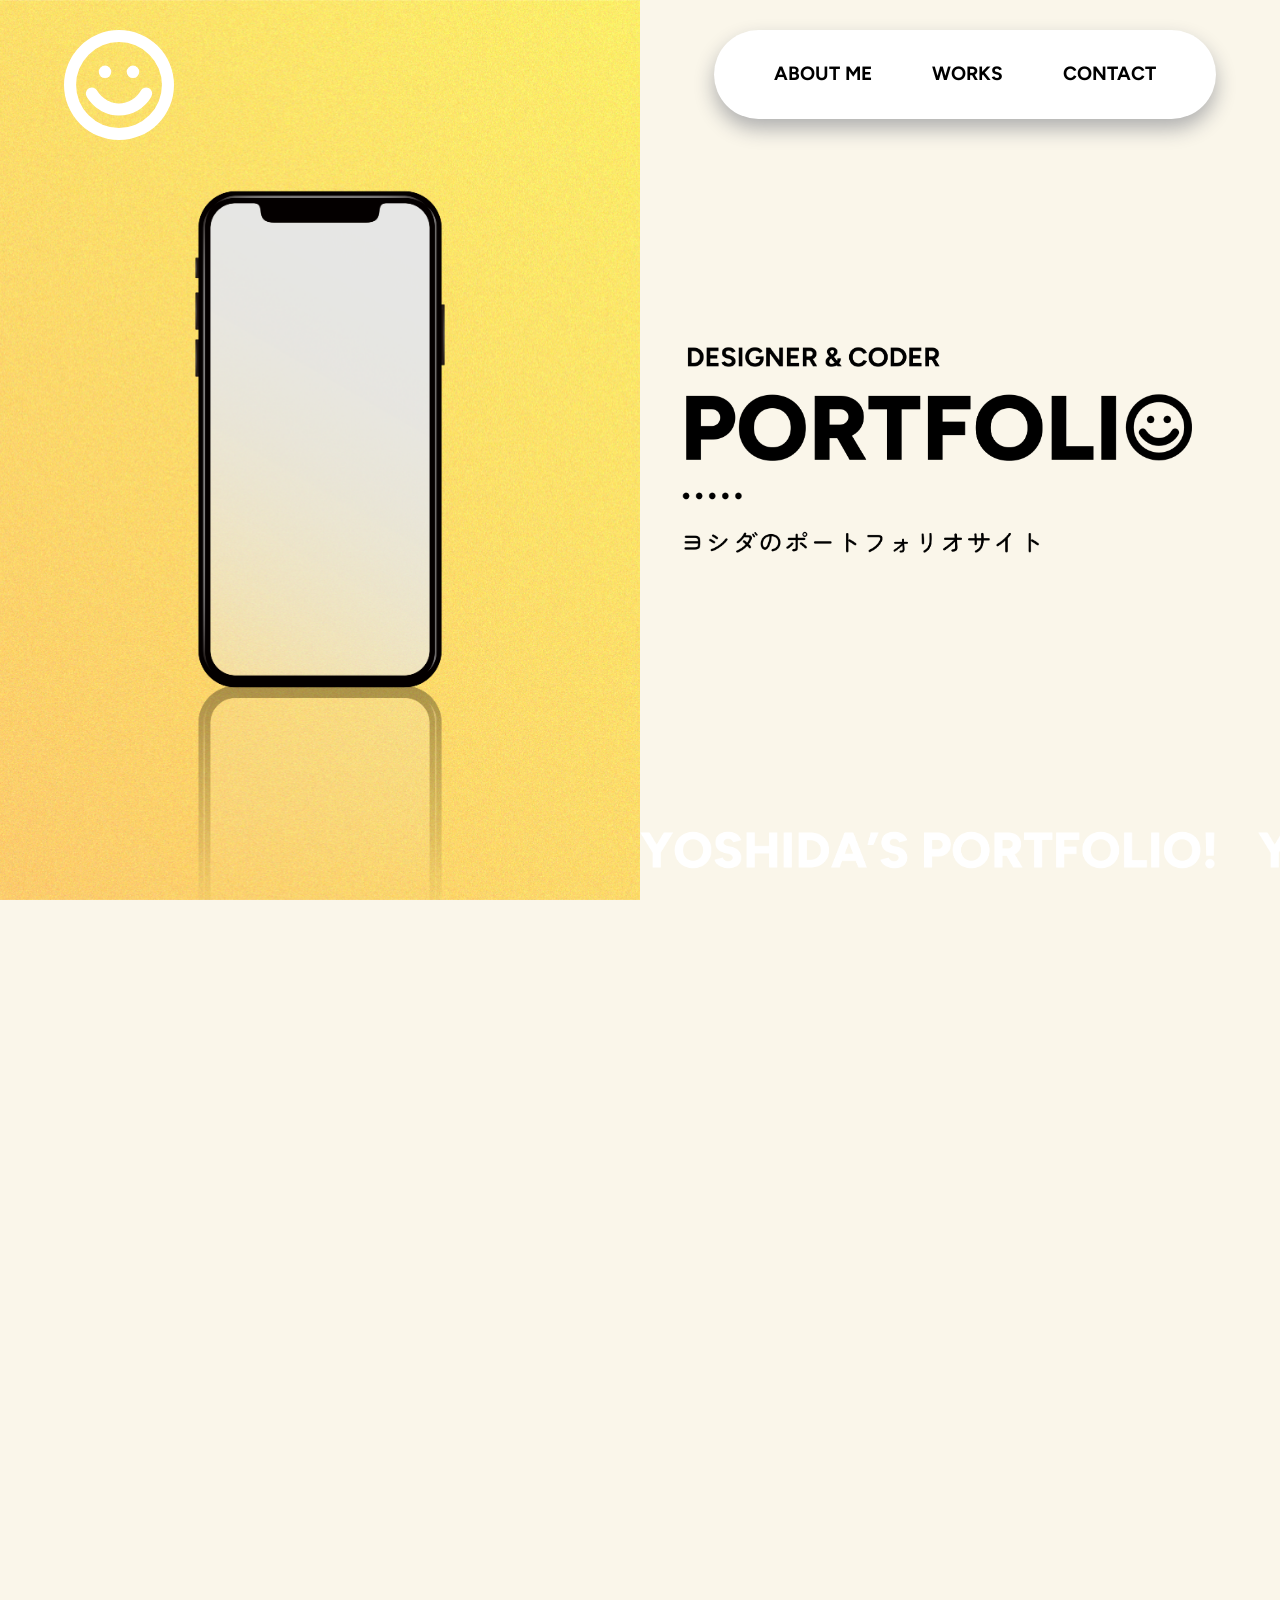
==== index.html @ 20fa38ea "Add files via upload" ====
<!DOCTYPE html>
<html lang="jp">

<head>
  <meta charset="UTF-8">
  <meta name="viewport" content="width=device-width, initial-scale=1.0">
  <title>Document</title>
  <link rel="stylesheet" href="css/sanitize.css">
  <link rel="stylesheet" href="css/style.css">
  <link rel="preconnect" href="https://fonts.googleapis.com">
  <link rel="preconnect" href="https://fonts.gstatic.com" crossorigin>
  <link
    href="https://fonts.googleapis.com/css2?family=Figtree:ital,wght@0,300..900;1,300..900&family=Noto+Sans+JP:wght@100..900&display=swap"
    rel="stylesheet">
  <link rel="preconnect" href="https://fonts.googleapis.com">
  <link rel="preconnect" href="https://fonts.gstatic.com" crossorigin>
  <link
    href="https://fonts.googleapis.com/css2?family=Figtree:ital,wght@0,300..900;1,300..900&family=Noto+Sans+JP:wght@100..900&display=swap"
    rel="stylesheet">
  <link rel="preconnect" href="https://fonts.googleapis.com">
  <link rel="preconnect" href="https://fonts.gstatic.com" crossorigin>
  <link
    href="https://fonts.googleapis.com/css2?family=Figtree:wght@700;800&family=Zen+Maru+Gothic:wght@500&display=swap"
    rel="stylesheet">
</head>

<body>
  <header>
    <div class="header_left">
      <a href="#">
        <img src="images/logo.svg" alt="">
      </a>
    </div>

    <div class="header_right">
      <button class="hamburger" aria-label="メニューを開く">
        <span></span>
        <span></span>
        <span></span>
      </button>

      <div class="menu_wrap">
        <div class="item">
          <a href="#about">ABOUT ME</a>
        </div>
        <div class="item">
          <a href="#bottom">WORKS</a>
        </div>
        <div class="item contact">
          <a href="#form">CONTACT</a>
        </div>
      </div>
    </div>
  </header>
  <div class="top">
    <div class="left">
      <img src="images/top.png" alt="">
    </div>

    <div class="right" id="heroRight">

      <div class="hero-area">
        <div class="tab-frame">
          <img src="images/frame.png" alt="">
        </div>

        <div class="sp-frame">
          <img src="images/frame.png" alt="">
        </div>

        <div class="main">
          <img src="images/main.png" alt="">
        </div>

        <div class="slide">
          <div class="track">
            <img src="images/YOSHIDA’S PORTFOLIO!.png" alt="">
            <img src="images/YOSHIDA’S PORTFOLIO!.png" alt="">
          </div>
        </div>
        <div class="slide tab_slide">
          <div class="track">
            <img src="images/YOSHIDA’S PORTFOLIO!.png" alt="">
            <img src="images/YOSHIDA’S PORTFOLIO!.png" alt="">
          </div>
        </div>
      </div>

      <div class="right-content">
        <section id="about">
          <div class="wrap about">
            <div class="about_wrap">

              <h2><span>ABOUT ME</span><br>私について</h2>
              <div class="img">
                <img src="images/about.png" alt="">
              </div>
              <div class="txt">
                <p>Webデザイナー兼コーダー。<br class="pc">
                  ユーザーにとって分かりやすく、使いやすいデザインと、<br class="pc">
                  再現性の高いフロントエンド実装を強みとしています。</p>
                <p>コンセプト設計から実装まで一貫して対応し、<br class="pc">
                  デザインとコードのズレがないサイト制作を心がけています。</p>
              </div>
              <div class="txt">
                <h3>可能なスキル</h3>
                <ul>
                  <li>HTML / CSS / JavaScriptを用いたWebサイトの構築</li>
                  <li>WordPressを用いたサイト構築（既存テーマのカスタマイズ対応）</li>
                  <li>Webサイトデザイン（UI/UXを意識した設計）/バナーデザイン/チラシ・ポスターデザイン/Instagram画像デザイン</li>
                </ul>
              </div>
            </div>
          </div>
        </section>
      </div>

    </div>


  </div>

  <section class="bottom" id="bottom">
    <!-- 下のコンテンツ -->
    <div class="wrap work">
      <h2><span>WORKS</span><br>製作実績</h2>
      <div class="work_wrap">
        <div class="item">
          <div class="img">
            <img src="images/work/work01.webp" alt="">
          </div>
          <div class="txt">
            <h3>株式会社アライン 様</h3>
            <p>イベント・ライブ・コンサートの運営を行う株式会社アライン様のウェブサイトです。</p>
          </div>
          <a href="#" class="more-btn js-modal-open" data-modal="work01">
            <span class="more-btn__circle">
              <span class="more-btn__arrow"></span>
            </span>
            <span class="more-btn__text">詳しくはこちら</span>
          </a>
        </div>
        <div class="item">
          <div class="img">
            <img src="images/work/work02.webp" alt="">
          </div>
          <div class="txt">
            <h3>架空の美容室サイト</h3>
            <p>架空の美容室のサイトデザイン・コーディングを行いました。</p>
          </div>
          <a href="#" class="more-btn js-modal-open" data-modal="work02">
            <span class="more-btn__circle">
              <span class="more-btn__arrow"></span>
            </span>
            <span class="more-btn__text">詳しくはこちら</span>
          </a>
        </div>
        <div class="item">
          <div class="img insta">
            <img src="images/work/work03.webp" alt="">
          </div>
          <div class="txt">
            <h3>架空の新商品ドーナツ広告用デザイン</h3>
            <p>Instagram用に作成した架空の新商品ドーナツの販促用デザインです。</p>
          </div>
          <a href="#" class="more-btn js-modal-open" data-modal="work03">
            <span class="more-btn__circle">
              <span class="more-btn__arrow"></span>
            </span>
            <span class="more-btn__text">詳しくはこちら</span>
          </a>
        </div>
        <div class="item">
          <div class="img insta">
            <img src="images/work/work04.webp" alt="">
          </div>
          <div class="txt">
            <h3>架空のインテリアデザインスタジオロゴ</h3>
            <p>架空のインテリアデザインスタジオのロゴ作成を行いました。</p>
          </div>
          <a href="#" class="more-btn js-modal-open" data-modal="work04">
            <span class="more-btn__circle">
              <span class="more-btn__arrow"></span>
            </span>
            <span class="more-btn__text">詳しくはこちら</span>
          </a>
        </div>
        <div class="item">
          <div class="img insta">
            <img src="images/work/work05.webp" alt="">
          </div>
          <div class="txt">
            <h3>架空の展示会ポスターデザイン</h3>
            <p>
              架空の展示会ポスターデザイン作成を行いました。</p>
          </div>
          <a href="#" class="more-btn js-modal-open" data-modal="work05">
            <span class="more-btn__circle">
              <span class="more-btn__arrow"></span>
            </span>
            <span class="more-btn__text">詳しくはこちら</span>
          </a>
        </div>
      </div>
      <!-- <div class="button">
        <a href="#" class="more-btn">
          <span class="more-btn__circle">
            <span class="more-btn__arrow"></span>
          </span>
          <span class="more-btn__text">READ MORE</span>
        </a>
      </div> -->

    </div>
  </section>
  <div class="modal js-modal" data-modal="work01">
    <div class="modal__bg js-modal-close"></div>

    <div class="modal__content">
      <button class="modal__close js-modal-close" type="button" aria-label="閉じる">×</button>

      <div class="modal__img">
        <img src="images/work/work01.webp" alt="">
      </div>

      <div class="modal__txt">
        <h3>株式会社アライン 様</h3>
        <p>
          イベント・ライブ・コンサートの運営を行う株式会社アライン様のウェブサイトです。<br>
          サイトデザイン作成・サイトコーディングを行いました。<br>
          スタッフの活力と明るさをデザインで表現しました。
        </p>

        <dl>
          <dt>担当範囲</dt>
          <dd>デザイン / コーディング</dd>

          <dt>使用ツール</dt>
          <dd>Photoshop / Illustrator / Adobe XD / VS Code</dd>

        </dl>
        <a href="jirei/index.html" target="_blank" class="more-btn">
          <span class="more-btn__circle">
            <span class="more-btn__arrow"></span>
          </span>
          <span class="more-btn__text">サイトはこちら</span>
        </a>
      </div>
    </div>
  </div>

  <div class="modal js-modal" data-modal="work02">
    <div class="modal__bg js-modal-close"></div>

    <div class="modal__content">
      <button class="modal__close js-modal-close" type="button" aria-label="閉じる">×</button>

      <div class="modal__img">
        <img src="images/work/work02.webp" alt="">
      </div>

      <div class="modal__txt">
        <h3>架空の美容室サイト</h3>
        <p>
          架空の美容室のサイトデザイン・コーディングを行いました。<br>女性らしい柔らかなデザインと垢抜けた印象を表現しています。
        </p>

        <dl>
          <dt>担当範囲</dt>
          <dd>Webデザイン / バナー制作</dd>

          <dt>使用ツール</dt>
          <dd>Photoshop / Illustrator / Adobe XD / VS Code</dd>

        </dl>
        <a href="jirei02/index.html" target="_blank" class="more-btn">
          <span class="more-btn__circle">
            <span class="more-btn__arrow"></span>
          </span>
          <span class="more-btn__text">サイトはこちら</span>
        </a>
      </div>
    </div>
  </div>



  <div class="modal js-modal" data-modal="work03">
    <div class="modal__bg js-modal-close"></div>

    <div class="modal__content">
      <button class="modal__close js-modal-close" type="button" aria-label="閉じる">×</button>

      <div class="modal__img insta">
        <img src="images/work/work03.webp" alt="">
      </div>

      <div class="modal__txt">
        <h3>架空の新商品ドーナツ広告用デザイン</h3>
        <p>
          Instagram用に作成した架空の新商品ドーナツの販促用デザインです。<br>
          春らしさといちごのかわいらしさをデザインで表現しました。
        </p>

        <dl>
          <dt>担当範囲</dt>
          <dd>Instagram用画像デザイン</dd>

          <dt>使用ツール</dt>
          <dd>Photoshop / Illustrator</dd>

        </dl>
        <!-- <a href="#" class="more-btn js-modal-open" data-modal="work02">
          <span class="more-btn__circle">
            <span class="more-btn__arrow"></span>
          </span>
          <span class="more-btn__text">サイトはこちら</span>
        </a> -->
      </div>
    </div>
  </div>
  <div class="modal js-modal" data-modal="work04">
    <div class="modal__bg js-modal-close"></div>

    <div class="modal__content">
      <button class="modal__close js-modal-close" type="button" aria-label="閉じる">×</button>

      <div class="modal__img insta">
        <img src="images/work/work04.webp" alt="">
      </div>

      <div class="modal__txt">
        <h3>架空のインテリアデザインスタジオロゴ</h3>
        <p>
          架空のインテリアデザインスタジオのロゴ作成を行いました。<br>
          植物モチーフをアルファベットに取り入れたデザインとなっています。
        </p>

        <dl>
          <dt>担当範囲</dt>
          <dd>ロゴデザイン</dd>

          <dt>使用ツール</dt>
          <dd>Illustrator</dd>

        </dl>
        <!-- <a href="#" class="more-btn js-modal-open" data-modal="work02">
          <span class="more-btn__circle">
            <span class="more-btn__arrow"></span>
          </span>
          <span class="more-btn__text">サイトはこちら</span>
        </a> -->
      </div>
    </div>
  </div>
  <div class="modal js-modal" data-modal="work05">
    <div class="modal__bg js-modal-close"></div>

    <div class="modal__content">
      <button class="modal__close js-modal-close" type="button" aria-label="閉じる">×</button>

      <div class="modal__img insta">
        <img src="images/work/work05.webp" alt="">
      </div>

      <div class="modal__txt">
        <h3>架空の展示会ポスターデザイン</h3>
        <p>
          架空の展示会ポスターデザイン作成を行いました。<br>
          作品のシックな雰囲気にあったデザインにしています。
        </p>

        <dl>
          <dt>担当範囲</dt>
          <dd>ポスターデザイン</dd>

          <dt>使用ツール</dt>
          <dd>Illustrator</dd>

        </dl>
        <!-- <a href="#" class="more-btn js-modal-open" data-modal="work02">
          <span class="more-btn__circle">
            <span class="more-btn__arrow"></span>
          </span>
          <span class="more-btn__text">サイトはこちら</span>
        </a> -->
      </div>
    </div>
  </div>
  <section class="form" id="form">
    <div class="wrap work">
      <h2><span>CONTACT</span><br>お問い合わせ</h2>

      <form class="contact-form" action="#" method="post">
        <div class="form-item">
          <label for="name">お名前<span>必須</span></label>
          <input type="text" id="name" name="name" placeholder="山田 太郎" required>
        </div>

        <div class="form-item">
          <label for="email">メールアドレス<span>必須</span></label>
          <input type="email" id="email" name="email" placeholder="example@mail.com" required>
        </div>

        <div class="form-item">
          <label for="tel">電話番号</label>
          <input type="tel" id="tel" name="tel" placeholder="090-1234-5678">
        </div>

        <div class="form-item">
          <label for="category">お問い合わせ種別<span>必須</span></label>
          <select id="category" name="category" required>
            <option value="">選択してください</option>
            <option value="design">Webデザインについて</option>
            <option value="coding">コーディングについて</option>
            <option value="wordpress">WordPress構築について</option>
            <option value="other">その他</option>
          </select>
        </div>

        <div class="form-item">
          <label for="message">お問い合わせ内容<span>必須</span></label>
          <textarea id="message" name="message" placeholder="お問い合わせ内容をご入力ください" required></textarea>
        </div>

        <div class="form-check">
          <input type="checkbox" id="privacy" name="privacy" required>
          <label for="privacy">プライバシーポリシーに同意する</label>
        </div>

        <div class="form-submit">
          <button type="submit">SEND</button>
        </div>
      </form>
    </div>
  </section>
  <section class="copyright">
    <p>Copyright © 2026 All Rights Reserved.</p>

  </section>

  <script>
    (() => {
      const bottomSection = document.getElementById('bottom');

      if (!bottomSection) return;

      const isPc = () => window.matchMedia('(min-width: 1025px)').matches;

      const bottomObserver = new IntersectionObserver(
        (entries) => {
          entries.forEach((entry) => {
            if (isPc()) {
              if (entry.isIntersecting) {
                bottomSection.classList.add('active');

                // 一度表示されたら監視をやめる
                bottomObserver.unobserve(bottomSection);
              }
            } else {
              bottomSection.classList.add('active');
            }
          });
        },
        {
          root: null,
          threshold: 0,
          rootMargin: '0px 0px -10% 0px',
        }
      );

      bottomObserver.observe(bottomSection);

      window.addEventListener('resize', () => {
        if (!isPc()) {
          bottomSection.classList.add('active');
          bottomObserver.unobserve(bottomSection);
        }
      });
    })();
  </script>
  <script src="js/frame.js"></script>
  <script src="js/menu.js"></script>
  <script src="js/modal.js"></script>
</body>

</html>
---- css/sanitize.css ----
/* Document
 * ========================================================================== */

/**
 * Add border box sizing in all browsers (opinionated).
 */

*,
::before,
::after {
  box-sizing: border-box;
}

/**
 * 1. Add text decoration inheritance in all browsers (opinionated).
 * 2. Add vertical alignment inheritance in all browsers (opinionated).
 */

::before,
::after {
  text-decoration: inherit; /* 1 */
  vertical-align: inherit; /* 2 */
}

/**
 * 1. Use the default cursor in all browsers (opinionated).
 * 2. Change the line height in all browsers (opinionated).
 * 3. Use a 4-space tab width in all browsers (opinionated).
 * 4. Remove the grey highlight on links in iOS (opinionated).
 * 5. Prevent adjustments of font size after orientation changes in
 *    IE on Windows Phone and in iOS.
 * 6. Breaks words to prevent overflow in all browsers (opinionated).
 */

html {
  cursor: default; /* 1 */
  line-height: 1.5; /* 2 */
  -moz-tab-size: 4; /* 3 */
  tab-size: 4; /* 3 */
  -webkit-tap-highlight-color: transparent /* 4 */;
  -ms-text-size-adjust: 100%; /* 5 */
  -webkit-text-size-adjust: 100%; /* 5 */
  word-break: break-word; /* 6 */
}

/* Sections
 * ========================================================================== */

/**
 * Remove the margin in all browsers (opinionated).
 */

body {
  margin: 0;
}

/**
 * Correct the font size and margin on `h1` elements within `section` and
 * `article` contexts in Chrome, Edge, Firefox, and Safari.
 */

h1 {
  font-size: 2em;
  margin: 0.67em 0;
}

/* Grouping content
 * ========================================================================== */

/**
 * Remove the margin on nested lists in Chrome, Edge, IE, and Safari.
 */

dl dl,
dl ol,
dl ul,
ol dl,
ul dl {
  margin: 0;
}

/**
 * Remove the margin on nested lists in Edge 18- and IE.
 */

ol ol,
ol ul,
ul ol,
ul ul {
  margin: 0;
}

/**
 * 1. Add the correct sizing in Firefox.
 * 2. Show the overflow in Edge 18- and IE.
 */

hr {
  height: 0; /* 1 */
  overflow: visible; /* 2 */
}

/**
 * Add the correct display in IE.
 */

main {
  display: block;
}

/**
 * Remove the list style on navigation lists in all browsers (opinionated).
 */

nav ol,
nav ul {
  list-style: none;
  padding: 0;
}

/**
 * 1. Correct the inheritance and scaling of font size in all browsers.
 * 2. Correct the odd `em` font sizing in all browsers.
 */

pre {
  font-family: monospace, monospace; /* 1 */
  font-size: 1em; /* 2 */
}

/* Text-level semantics
 * ========================================================================== */

/**
 * Remove the gray background on active links in IE 10.
 */

a {
  background-color: transparent;
}

/**
 * Add the correct text decoration in Edge 18-, IE, and Safari.
 */

abbr[title] {
  text-decoration: underline;
  text-decoration: underline dotted;
}

/**
 * Add the correct font weight in Chrome, Edge, and Safari.
 */

b,
strong {
  font-weight: bolder;
}

/**
 * 1. Correct the inheritance and scaling of font size in all browsers.
 * 2. Correct the odd `em` font sizing in all browsers.
 */

code,
kbd,
samp {
  font-family: monospace, monospace; /* 1 */
  font-size: 1em; /* 2 */
}

/**
 * Add the correct font size in all browsers.
 */

small {
  font-size: 80%;
}

/* Embedded content
 * ========================================================================== */

/*
 * Change the alignment on media elements in all browsers (opinionated).
 */

audio,
canvas,
iframe,
img,
svg,
video {
  vertical-align: middle;
}

/**
 * Add the correct display in IE 9-.
 */

audio,
video {
  display: inline-block;
}

/**
 * Add the correct display in iOS 4-7.
 */

audio:not([controls]) {
  display: none;
  height: 0;
}

/**
 * Remove the border on iframes in all browsers (opinionated).
 */

iframe {
  border-style: none;
}

/**
 * Remove the border on images within links in IE 10-.
 */

img {
  border-style: none;
}

/**
 * Change the fill color to match the text color in all browsers (opinionated).
 */

svg:not([fill]) {
  fill: currentColor;
}

/**
 * Hide the overflow in IE.
 */

svg:not(:root) {
  overflow: hidden;
}

/* Tabular data
 * ========================================================================== */

/**
 * Collapse border spacing in all browsers (opinionated).
 */

table {
  border-collapse: collapse;
}

/* Forms
 * ========================================================================== */

/**
 * Remove the margin on controls in Safari.
 */

button,
input,
select {
  margin: 0;
}

/**
 * 1. Show the overflow in IE.
 * 2. Remove the inheritance of text transform in Edge 18-, Firefox, and IE.
 */

button {
  overflow: visible; /* 1 */
  text-transform: none; /* 2 */
}

/**
 * Correct the inability to style buttons in iOS and Safari.
 */

button,
[type="button"],
[type="reset"],
[type="submit"] {
  -webkit-appearance: button;
}

/**
 * 1. Change the inconsistent appearance in all browsers (opinionated).
 * 2. Correct the padding in Firefox.
 */

fieldset {
  border: 1px solid #a0a0a0; /* 1 */
  padding: 0.35em 0.75em 0.625em; /* 2 */
}

/**
 * Show the overflow in Edge 18- and IE.
 */

input {
  overflow: visible;
}

/**
 * 1. Correct the text wrapping in Edge 18- and IE.
 * 2. Correct the color inheritance from `fieldset` elements in IE.
 */

legend {
  color: inherit; /* 2 */
  display: table; /* 1 */
  max-width: 100%; /* 1 */
  white-space: normal; /* 1 */
}

/**
 * 1. Add the correct display in Edge 18- and IE.
 * 2. Add the correct vertical alignment in Chrome, Edge, and Firefox.
 */

progress {
  display: inline-block; /* 1 */
  vertical-align: baseline; /* 2 */
}

/**
 * Remove the inheritance of text transform in Firefox.
 */

select {
  text-transform: none;
}

/**
 * 1. Remove the margin in Firefox and Safari.
 * 2. Remove the default vertical scrollbar in IE.
 * 3. Change the resize direction in all browsers (opinionated).
 */

textarea {
  margin: 0; /* 1 */
  overflow: auto; /* 2 */
  resize: vertical; /* 3 */
}

/**
 * Remove the padding in IE 10-.
 */

[type="checkbox"],
[type="radio"] {
  padding: 0;
}

/**
 * 1. Correct the odd appearance in Chrome, Edge, and Safari.
 * 2. Correct the outline style in Safari.
 */

[type="search"] {
  -webkit-appearance: textfield; /* 1 */
  outline-offset: -2px; /* 2 */
}

/**
 * Correct the cursor style of increment and decrement buttons in Safari.
 */

::-webkit-inner-spin-button,
::-webkit-outer-spin-button {
  height: auto;
}

/**
 * Correct the text style of placeholders in Chrome, Edge, and Safari.
 */

::-webkit-input-placeholder {
  color: inherit;
  opacity: 0.54;
}

/**
 * Remove the inner padding in Chrome, Edge, and Safari on macOS.
 */

::-webkit-search-decoration {
  -webkit-appearance: none;
}

/**
 * 1. Correct the inability to style upload buttons in iOS and Safari.
 * 2. Change font properties to `inherit` in Safari.
 */

::-webkit-file-upload-button {
  -webkit-appearance: button; /* 1 */
  font: inherit; /* 2 */
}

/**
 * Remove the inner border and padding of focus outlines in Firefox.
 */

::-moz-focus-inner {
  border-style: none;
  padding: 0;
}

/**
 * Restore the focus outline styles unset by the previous rule in Firefox.
 */

:-moz-focusring {
  outline: 1px dotted ButtonText;
}

/**
 * Remove the additional :invalid styles in Firefox.
 */

:-moz-ui-invalid {
  box-shadow: none;
}

/* Interactive
 * ========================================================================== */

/*
 * Add the correct display in Edge 18- and IE.
 */

details {
  display: block;
}

/*
 * Add the correct styles in Edge 18-, IE, and Safari.
 */

dialog {
  background-color: white;
  border: solid;
  color: black;
  display: block;
  height: -moz-fit-content;
  height: -webkit-fit-content;
  height: fit-content;
  left: 0;
  margin: auto;
  padding: 1em;
  position: absolute;
  right: 0;
  width: -moz-fit-content;
  width: -webkit-fit-content;
  width: fit-content;
}

dialog:not([open]) {
  display: none;
}

/*
 * Add the correct display in all browsers.
 */

summary {
  display: list-item;
}

/* Scripting
 * ========================================================================== */

/**
 * Add the correct display in IE 9-.
 */

canvas {
  display: inline-block;
}

/**
 * Add the correct display in IE.
 */

template {
  display: none;
}

/* User interaction
 * ========================================================================== */

/*
 * 1. Remove the tapping delay in IE 10.
 * 2. Remove the tapping delay on clickable elements
      in all browsers (opinionated).
 */

a,
area,
button,
input,
label,
select,
summary,
textarea,
[tabindex] {
  -ms-touch-action: manipulation; /* 1 */
  touch-action: manipulation; /* 2 */
}

/**
 * Add the correct display in IE 10-.
 */

[hidden] {
  display: none;
}

/* Accessibility
 * ========================================================================== */

/**
 * Change the cursor on busy elements in all browsers (opinionated).
 */

[aria-busy="true"] {
  cursor: progress;
}

/*
 * Change the cursor on control elements in all browsers (opinionated).
 */

[aria-controls] {
  cursor: pointer;
}

/*
 * Change the cursor on disabled, not-editable, or otherwise
 * inoperable elements in all browsers (opinionated).
 */

[aria-disabled="true"],
[disabled] {
  cursor: not-allowed;
}

/*
 * Change the display on visually hidden accessible elements
 * in all browsers (opinionated).
 */

[aria-hidden="false"][hidden] {
  display: initial;
}

[aria-hidden="false"][hidden]:not(:focus) {
  clip: rect(0, 0, 0, 0);
  position: absolute;
}
---- css/style.css ----
@charset "UTF-8";
.pc {
  display: block;
}
@media (max-width: 1024px) {
  .pc {
    display: none;
  }
}

.pc2 {
  display: block;
}
@media (max-width: 768px) {
  .pc2 {
    display: none;
  }
}

.pc3 {
  display: none;
}
@media (max-width: 1400px) {
  .pc3 {
    display: block;
  }
}

.tab {
  display: none;
}
@media (max-width: 1024px) {
  .tab {
    display: block;
  }
}

.sp {
  display: none;
}
@media (max-width: 768px) {
  .sp {
    display: block;
  }
}

:root {
  --frame-height: 100vh;
}

@supports (height: 100svh) {
  :root {
    --frame-height: 100svh;
  }
}
html,
body {
  width: 100%;
  max-width: 100%;
  margin: 0;
  padding: 0;
  overflow-x: hidden;
}

html {
  height: 100%;
}

body {
  font-family: "Figtree", "Noto Sans JP", sans-serif;
  background-color: #FAF6EA;
  height: 100%;
  font-weight: bold;
}

p,
li {
  font-family: "Zen Maru Gothic", sans-serif;
  font-size: 16px;
  line-height: 1.8em;
  letter-spacing: 0.1em;
}
@media (max-width: 768px) {
  p,
  li {
    font-size: 12px;
  }
}

.wrap {
  max-width: 90%;
  margin: 0 auto;
}
@media (max-width: 1024px) {
  .wrap.about {
    max-width: 400px;
  }
}
@media (max-width: 768px) {
  .wrap.about {
    max-width: 350px;
  }
}
@media (max-width: 480px) {
  .wrap.about {
    max-width: 300px;
  }
}
@media (max-width: 375px) {
  .wrap.about {
    max-width: 250px;
  }
}
.wrap.work {
  max-width: 95%;
}

.more-btn {
  display: inline-flex;
  align-items: center;
  gap: 14px;
  position: relative;
  padding-bottom: 10px;
  color: #222;
  text-decoration: none;
  font-family: "Zen Maru Gothic", sans-serif;
  font-size: 20px;
  font-weight: 500;
  letter-spacing: 0.1em;
  width: -moz-fit-content;
  width: fit-content;
}
@media (max-width: 1024px) {
  .more-btn {
    font-size: 16px;
    padding-bottom: 5px;
  }
}
@media (max-width: 480px) {
  .more-btn {
    font-size: 14px;
  }
}
.more-btn::after {
  content: "";
  position: absolute;
  left: 54px;
  bottom: 0;
  width: calc(100% - 54px);
  height: 1px;
  background-color: #222;
  transform: scaleX(1);
  transform-origin: left center;
  transition: transform 0.35s ease;
}
.more-btn__circle {
  width: 44px;
  height: 44px;
  border: 1px solid #999;
  border-radius: 50%;
  display: grid;
  place-items: center;
  position: relative;
  flex-shrink: 0;
  transition: background-color 0.35s ease, border-color 0.35s ease, transform 0.35s ease;
}
@media (max-width: 1024px) {
  .more-btn__circle {
    width: 35px;
    height: 35px;
  }
}
.more-btn__arrow {
  width: 10px;
  height: 10px;
  border-top: 2px solid #777;
  border-right: 2px solid #777;
  transform: rotate(45deg);
  transition: border-color 0.35s ease, transform 0.35s ease;
}
.more-btn__text {
  line-height: 1;
  transition: transform 0.35s ease, color 0.35s ease;
}
.more-btn:hover::after {
  transform: scaleX(1.12);
}
.more-btn:hover .more-btn__circle {
  background-color: #222;
  border-color: #222;
  transform: translateX(4px);
}
.more-btn:hover .more-btn__arrow {
  border-color: #fff;
  transform: translateX(2px) rotate(45deg);
}
.more-btn:hover .more-btn__text {
  transform: translateX(6px);
}

header {
  z-index: 999;
  max-width: 90%;
  margin: 30px auto 0;
  display: flex;
  justify-content: space-between;
  position: fixed;
  width: 100%;
  right: 0;
  left: 0;
}
@media (max-width: 1600px) {
  header {
    max-width: 90%;
  }
}
header .header_left a {
  max-width: 110px;
  display: inline-block;
}
@media (max-width: 768px) {
  header .header_left a {
    max-width: 90px;
  }
}
@media (max-width: 480px) {
  header .header_left a {
    max-width: 70px;
  }
}
@media (max-width: 375px) {
  header .header_left a {
    max-width: 60px;
  }
}
header .header_left a img {
  width: 100%;
  height: auto;
}
header .header_right {
  position: relative;
}
header .header_right .hamburger {
  display: none;
  width: 56px;
  height: 56px;
  border: none;
  background-color: #fff;
  border-radius: 50%;
  box-shadow: 0px 10px 20px #b0b0b0;
  cursor: pointer;
  position: relative;
  z-index: 1001;
}
header .header_right .hamburger span {
  display: block;
  width: 24px;
  height: 2px;
  background-color: #000;
  position: absolute;
  left: 50%;
  transform: translateX(-50%);
  transition: 0.3s;
}
header .header_right .hamburger span:nth-child(1) {
  top: 18px;
}
header .header_right .hamburger span:nth-child(2) {
  top: 27px;
}
header .header_right .hamburger span:nth-child(3) {
  top: 36px;
}
header .header_right .menu_wrap {
  background-color: white;
  box-shadow: 0px 10px 20px #b0b0b0;
  display: flex;
  padding: 30px;
  border-radius: 50px;
}
header .header_right .menu_wrap .item a {
  font-weight: bold;
  text-decoration: none;
  color: #000000;
  padding: 0 30px;
  font-size: 1.2em;
}
header {
  /* スマホ時 */
}
@media (max-width: 1024px) {
  header {
    margin: 20px auto 0;
    max-width: 90%;
  }
  header .header_right .hamburger {
    display: block;
  }
  header .header_right .menu_wrap {
    display: flex;
    flex-direction: column;
    gap: 20px;
    position: absolute;
    top: 70px;
    right: 0;
    min-width: 220px;
    padding: 24px;
    border-radius: 24px;
    opacity: 0;
    visibility: hidden;
    transform: translateY(10px);
    transition: 0.3s;
  }
  header .header_right .menu_wrap .item a {
    display: block;
    padding: 0;
    font-size: 1rem;
  }
}

/* 開いた状態 */
header.open .header_right .menu_wrap {
  opacity: 1;
  visibility: visible;
  transform: translateY(0);
}
header.open .header_right .hamburger span:nth-child(1) {
  top: 27px;
  transform: translateX(-50%) rotate(45deg);
}
header.open .header_right .hamburger span:nth-child(2) {
  opacity: 0;
}
header.open .header_right .hamburger span:nth-child(3) {
  top: 27px;
  transform: translateX(-50%) rotate(-45deg);
}

/* ===== 上のエリア ===== */
.top {
  position: relative;
  min-height: 100vh;
}

.left {
  position: fixed;
  top: 0;
  left: 0;
  width: 50%;
  height: 100vh;
  z-index: 1;
  overflow: hidden;
}
.left picture,
.left img {
  display: block;
  width: 100%;
  height: 100%;
}
.left img {
  -o-object-fit: cover;
     object-fit: cover;
}
@media (max-width: 1024px) {
  .left {
    display: none;
  }
}

.right {
  position: relative;
  margin-left: 50%;
  min-height: 100vh;
  overflow: visible;
}
.right .hero-area {
  position: relative;
  min-height: var(--frame-height);
  overflow: hidden;
}
.right .main {
  position: relative;
  height: var(--frame-height);
  z-index: 2;
}
.right .main img {
  position: absolute;
  top: 50%;
  left: 40px;
  transform: translateY(-50%);
  width: 80%;
  height: auto;
}
@media (max-width: 1024px) {
  .right .main img {
    left: 0;
  }
}
.right .tab-frame,
.right .sp-frame {
  display: none;
  pointer-events: none;
}
.right .tab-frame img,
.right .sp-frame img {
  display: block;
  width: 100%;
  height: 100%;
  -o-object-fit: cover;
     object-fit: cover;
  transform: scale(1.08);
  transform-origin: center center;
}
.right .slide {
  position: absolute;
  left: 0;
  bottom: 20px;
  width: 100%;
  overflow: hidden;
  z-index: 3;
}
.right .slide.tab_slide {
  display: none;
}
.right .track {
  display: flex;
  width: -moz-max-content;
  width: max-content;
  animation: scroll-left 20s linear infinite;
}
.right .track img {
  height: 60px;
  width: auto;
  margin-right: 40px;
  flex-shrink: 0;
}
.right .right-content {
  position: relative;
  z-index: 10;
  padding: 100px 0 200px;
}
@media (max-width: 1024px) {
  .right {
    margin-left: 0;
    width: 100%;
    min-height: auto;
    padding: 0;
    display: block;
  }
  .right .hero-area {
    position: relative;
    min-height: var(--frame-height);
    display: flex;
    align-items: center;
    justify-content: center;
    overflow: hidden;
  }
  .right .tab-frame {
    display: block;
    position: fixed;
    inset: 0;
    width: 100%;
    height: var(--frame-height);
    z-index: 22;
    pointer-events: none;
    opacity: 1;
    transform: scale(1.5);
    transform-origin: center center;
    will-change: transform, opacity;
    transition: transform 0.9s cubic-bezier(0.22, 1, 0.36, 1), opacity 0.8s ease;
    overflow: hidden;
  }
  .right .tab-frame img {
    position: absolute;
    left: 50%;
    top: 50%;
    width: 100vw;
    max-width: none;
    height: auto;
    -o-object-fit: initial;
       object-fit: initial;
    -o-object-position: initial;
       object-position: initial;
    transform: translate(-50%, -50%) scale(1.08);
    transform-origin: center center;
  }
  .right .sp-frame {
    display: none;
  }
  .right .main {
    width: 100%;
    height: var(--frame-height);
    z-index: 2;
    display: flex;
    align-items: center;
    justify-content: center;
    opacity: 1;
    transform: scale(1);
    transition: transform 0.9s cubic-bezier(0.22, 1, 0.36, 1), opacity 0.75s ease;
  }
  .right .main img {
    position: static;
    transform: none;
    width: min(62vw, 420px);
    max-width: none;
    height: auto;
  }
  .right .slide {
    bottom: 80px;
    z-index: 21;
    transition: opacity 0.45s ease;
  }
  .right .slide .track img {
    margin-right: 24px;
    height: 119px;
  }
  .right .slide.tab_slide {
    display: inline-block;
    top: 80px;
  }
  .right .right-content {
    padding: 80px 24px;
  }
  .right.is-hide-frame .tab-frame {
    transform: scale(2.4);
    opacity: 0;
  }
  .right.is-hide-frame .main {
    opacity: 0;
    transform: scale(1.08);
  }
  .right.is-hide-frame .slide {
    opacity: 0;
  }
}
@media (max-width: 768px) {
  .right .tab-frame {
    display: none;
  }
  .right .sp-frame {
    display: block;
    position: fixed;
    inset: 0;
    width: 100%;
    height: var(--frame-height);
    z-index: 22;
    pointer-events: none;
    opacity: 1;
    transform: scale(1.5);
    transform-origin: center center;
    transition: transform 0.9s cubic-bezier(0.22, 1, 0.36, 1), opacity 0.8s ease;
  }
  .right .sp-frame img {
    width: 100%;
    height: 100%;
    -o-object-fit: cover;
       object-fit: cover;
    -o-object-position: center center;
       object-position: center center;
    transform: scale(1.15);
    transform-origin: center center;
  }
  .right .main img {
    width: min(50vw, 350px);
    max-width: none;
  }
  .right .slide {
    bottom: 80px;
    z-index: 21;
    transition: opacity 0.45s ease;
  }
  .right .slide .track img {
    margin-right: 24px;
    height: 119px;
  }
  .right .slide.tab_slide {
    display: inline-block;
    top: 80px;
  }
  .right .right-content {
    padding: 70px 20px;
  }
  .right.is-hide-frame .sp-frame {
    transform: scale(2);
    opacity: 0;
  }
  .right.is-hide-frame .main {
    opacity: 0;
    transform: scale(1.08);
  }
  .right.is-hide-frame .slide {
    opacity: 0;
  }
}
@media (max-width: 480px) {
  .right .sp-frame {
    transform: scale(1.5);
  }
  .right .main img {
    width: min(70vw, 220px);
    max-width: none;
  }
}
@media (max-width: 375px) {
  .right .sp-frame {
    transform: scale(1.4);
  }
  .right .main img {
    width: min(72vw, 200px);
    max-width: none;
  }
  .right .slide {
    bottom: 40px;
    z-index: 21;
    transition: opacity 0.45s ease;
  }
  .right .slide .track img {
    margin-right: 24px;
    height: 70px;
  }
  .right .slide.tab_slide {
    display: inline-block;
    top: 40px;
  }
}
@keyframes scroll-left {
  0% {
    transform: translateX(0);
  }
  100% {
    transform: translateX(-50%);
  }
}

section h2 {
  font-family: "Zen Maru Gothic", sans-serif;
  font-weight: 300;
  text-align: center;
}
section h2 span {
  font-size: 2.5em;
  font-family: "Figtree", "Noto Sans JP", sans-serif;
  font-weight: bold;
}
@media (max-width: 1024px) {
  section h2 {
    font-size: 20px;
  }
}
@media (max-width: 768px) {
  section h2 {
    font-size: 16px;
  }
}
@media (max-width: 375px) {
  section h2 {
    font-size: 14px;
  }
}
section#about .about_wrap {
  background-color: #fff;
  text-align: center;
  box-shadow: 0px 10px 20px #b0b0b0;
  border-radius: 30px;
  padding: 40px 50px;
}
@media (max-width: 1024px) {
  section#about .about_wrap {
    padding: 40px 20px;
    text-align: left;
  }
}
@media (max-width: 375px) {
  section#about .about_wrap {
    padding: 30px 15px;
  }
}
section#about .about_wrap .img {
  width: 30%;
  margin: 40px auto;
}
@media (max-width: 1024px) {
  section#about .about_wrap .img {
    width: 50%;
    margin: 20px auto;
  }
}
section#about .about_wrap .img img {
  width: 100%;
  height: auto;
}
section#about .about_wrap .txt ul {
  list-style: none;
  padding: 0;
}
section#about .about_wrap .txt ul li {
  margin: 5px 0;
}
section#about .about_wrap .txt h3 {
  background-color: #000;
  font-family: "Zen Maru Gothic", sans-serif;
  color: #fff;
  padding: 5px 0;
  margin: 30px 0 0 0;
  font-size: 1.4em;
  text-align: center;
}
@media (max-width: 768px) {
  section#about .about_wrap .txt h3 {
    font-size: 1em;
  }
}
section.bottom {
  position: relative;
  background: #EDE7D5;
  padding: 100px 40px 200px;
  z-index: 10;
  border-top-left-radius: 50px;
  border-top-right-radius: 50px;
}
section.bottom .work_wrap {
  display: flex;
  flex-wrap: wrap;
  margin-top: 70px;
  row-gap: 40px;
  -moz-column-gap: 3.5%;
       column-gap: 3.5%;
  justify-content: flex-start;
}
section.bottom .work_wrap .item {
  width: 31%;
  background-color: #fff;
  box-shadow: 0px 10px 20px #b0b0b0;
  border-radius: 30px;
  padding: 40px 50px;
  text-align: center;
  box-sizing: border-box;
}
@media (max-width: 1600px) {
  section.bottom .work_wrap .item {
    padding: 40px 30px;
  }
}
@media (max-width: 1400px) {
  section.bottom .work_wrap .item {
    width: 48.25%;
  }
}
@media (max-width: 1024px) {
  section.bottom .work_wrap .item {
    padding: 30px 20px;
  }
}
@media (max-width: 768px) {
  section.bottom .work_wrap .item {
    width: 100%;
  }
}
section.bottom .work_wrap .item .img {
  border-radius: 30px;
  width: 100%;
  aspect-ratio: 16/9;
  overflow: hidden;
}
section.bottom .work_wrap .item .img img {
  width: 100%;
  height: 100%;
  -o-object-fit: cover;
     object-fit: cover;
  -o-object-position: center top;
     object-position: center top;
}
section.bottom .work_wrap .item .txt {
  text-align: left;
  margin-bottom: 20px;
}
section.bottom .work_wrap .item .txt h3 {
  font-family: "Zen Maru Gothic", sans-serif;
  padding: 5px 0;
  margin: 20px 0 0 0;
  font-size: 1.4em;
  text-align: center;
}
@media (max-width: 1024px) {
  section.bottom .work_wrap .item .txt h3 {
    font-size: 1.2em;
  }
}
@media (max-width: 768px) {
  section.bottom .work_wrap .item .txt h3 {
    font-size: 1em;
  }
}
section.bottom .work_wrap .item .txt p {
  margin: 10px 0 0 0;
}
section.bottom .button {
  margin-top: 80px;
  text-align: center;
}
@media (min-width: 1025px) {
  section.bottom {
    min-height: 100vh;
    display: flex;
    align-items: center;
    opacity: 0;
    visibility: hidden;
    transform: translateY(30px);
    transition: opacity 0.4s ease, visibility 0.4s ease, transform 0.4s ease;
  }
  section.bottom.active {
    opacity: 1;
    visibility: visible;
    transform: translateY(0);
  }
}
@media (max-width: 1024px) {
  section.bottom {
    opacity: 1;
    visibility: visible;
  }
}
section.form {
  position: relative;
  background: #FAE7A4;
  padding: 100px 40px 200px;
  z-index: 10;
}
section .contact-form {
  padding: 50px 0;
  max-width: 1200px;
  margin: 0 auto;
}
section .form-item {
  display: grid;
  grid-template-columns: 220px 1fr;
  gap: 20px;
  align-items: start;
  margin-bottom: 28px;
}
section .form-item label {
  padding-top: 12px;
  font-weight: 600;
  letter-spacing: 0.05em;
}
section .form-item label span {
  display: inline-block;
  margin-left: 8px;
  padding: 2px 6px;
  background: #111;
  color: #fff;
  font-size: 12px;
  font-weight: 400;
}
section .form-item input,
section .form-item select,
section .form-item textarea {
  width: 100%;
  padding: 14px 16px;
  border: 1px solid #aaa;
  border-radius: 0;
  background: #fff;
  font-size: 16px;
  font-family: inherit;
  outline: none;
  transition: border-color 0.3s, box-shadow 0.3s;
}
section .form-item input:focus,
section .form-item select:focus,
section .form-item textarea:focus {
  border-color: #111;
  box-shadow: 4px 4px 0 #111;
}
section .form-item textarea {
  min-height: 180px;
  resize: vertical;
}
section .form-check {
  display: flex;
  justify-content: center;
  align-items: center;
  gap: 10px;
  margin-top: 35px;
}
section .form-check input {
  width: 16px;
  height: 16px;
}
section .form-check label {
  font-size: 14px;
}
section .form-submit {
  margin-top: 35px;
  text-align: center;
}
section .form-submit button {
  min-width: 220px;
  padding: 16px 40px;
  border: 1px solid #111;
  background: #111;
  color: #fff;
  font-size: 18px;
  letter-spacing: 0.15em;
  cursor: pointer;
  transition: 0.3s;
}
section .form-submit button:hover {
  background: #fff;
  color: #111;
  box-shadow: 6px 6px 0 #111;
  transform: translate(-3px, -3px);
}
@media (max-width: 1024px) {
  section .form-item {
    display: block;
  }
  section .form-item label {
    display: block;
    padding-top: 0;
    margin-bottom: 10px;
  }
}
@media (max-width: 768px) {
  section .form-submit button {
    width: 100%;
  }
}
section.copyright {
  text-align: center;
  background-color: white;
  padding: 30px 0;
  position: relative;
  z-index: 10;
}

.modal {
  position: fixed;
  inset: 0;
  z-index: 9999;
  opacity: 0;
  visibility: hidden;
  pointer-events: none;
  transition: opacity 0.35s ease, visibility 0.35s ease;
}
.modal.is-active {
  opacity: 1;
  visibility: visible;
  pointer-events: auto;
}
.modal.is-active .modal__content {
  opacity: 1;
  transform: translate(-50%, -50%) scale(1);
}
.modal__bg {
  position: absolute;
  inset: 0;
  background: rgba(0, 0, 0, 0.65);
  cursor: pointer;
}
.modal__content {
  position: absolute;
  top: 50%;
  left: 50%;
  width: min(90%, 900px);
  max-height: 85vh;
  overflow-y: auto;
  background: #fff;
  border-radius: 30px;
  padding: 50px;
  box-shadow: 0px 10px 30px rgba(0, 0, 0, 0.3);
  opacity: 0;
  transform: translate(-50%, -45%) scale(0.96);
  transition: opacity 0.35s ease, transform 0.35s ease;
}
@media (max-width: 1024px) {
  .modal__content {
    padding: 40px 25px;
    border-radius: 24px;
  }
}
@media (max-width: 768px) {
  .modal__content {
    width: 90%;
    padding: 35px 20px;
  }
}
.modal__close {
  position: absolute;
  top: 20px;
  right: 24px;
  width: 44px;
  height: 44px;
  border: none;
  border-radius: 50%;
  background: #111;
  color: #fff;
  font-size: 28px;
  line-height: 1;
  cursor: pointer;
  transition: 0.3s;
}
.modal__close:hover {
  background: #FAE7A4;
  color: #111;
  transform: rotate(90deg);
}
.modal__img {
  width: 100%;
  aspect-ratio: 16/9;
  overflow: hidden;
  border-radius: 24px;
  margin-bottom: 30px;
}
.modal__img.insta {
  aspect-ratio: inherit;
}
.modal__img img {
  width: 100%;
  height: 100%;
  -o-object-fit: cover;
     object-fit: cover;
  -o-object-position: center top;
     object-position: center top;
  display: block;
}
.modal__txt {
  text-align: center;
}
.modal__txt h3,
.modal__txt p,
.modal__txt dl {
  text-align: left;
}
.modal__txt a {
  margin-top: 30px;
}
.modal__txt h3 {
  font-family: "Zen Maru Gothic", sans-serif;
  font-size: 1.8em;
  text-align: center;
  margin: 0 0 20px;
}
@media (max-width: 768px) {
  .modal__txt h3 {
    font-size: 1.3em;
  }
}
.modal__txt p {
  margin: 0 0 30px;
}
.modal__txt dl {
  display: grid;
  grid-template-columns: 160px 1fr;
  border-top: 1px solid #ddd;
  margin: 30px 0 0;
}
@media (max-width: 768px) {
  .modal__txt dl {
    display: block;
  }
}
.modal__txt dt,
.modal__txt dd {
  padding: 16px 0;
  border-bottom: 1px solid #ddd;
  font-family: "Zen Maru Gothic", sans-serif;
  line-height: 1.7;
}
.modal__txt dt {
  font-weight: bold;
}
.modal__txt dd {
  margin: 0;
}

body.is-modal-open {
  overflow: hidden;
}

/* ==============================
  performance tuning
============================== */
/* セクション描画を軽くする */
section.bottom,
section.form {
  content-visibility: auto;
  contain-intrinsic-size: 1000px;
}

/* 出現アニメーションを滑らかにする */
section.bottom {
  will-change: opacity, transform;
}

/* スマホ・タブレットの固定フレームを軽量化 */
@media (max-width: 1024px) {
  .right .tab-frame,
  .right .sp-frame,
  .right .main,
  .right .slide {
    will-change: opacity, transform;
    backface-visibility: hidden;
  }
  .right .tab-frame {
    transform: translateZ(0) scale(1.35);
  }
  .right.is-hide-frame .tab-frame {
    transform: translateZ(0) scale(1.7);
  }
  .right.is-hide-frame .main {
    transform: translateZ(0) scale(1.03);
  }
}
@media (max-width: 768px) {
  .right .sp-frame {
    transform: translateZ(0) scale(1.5);
  }
  .right.is-hide-frame .sp-frame {
    transform: translateZ(0) scale(1.55);
  }
  .right.is-hide-frame .main {
    transform: translateZ(0) scale(1.03);
  }
}
@media (min-width: 500px) and (max-width: 1024px) {
  .right .main img {
    width: clamp(220px, 38vw, 250px);
    max-width: none;
    height: auto;
    -o-object-fit: contain;
       object-fit: contain;
  }
}
@media (max-width: 480px) {
  .right .sp-frame {
    transform: translateZ(0) scale(1.3);
  }
}
/* 常時流れるスライドを少し軽くする */
.right .track {
  will-change: transform;
  transform: translateZ(0);
}

/* スマホではスライド画像を少し小さくして負荷を下げる */
@media (max-width: 768px) {
  .right .slide .track img {
    height: 90px;
  }
}
@media (max-width: 375px) {
  .right .slide .track img {
    height: 60px;
  }
}
/* 影を少し軽くする */
@media (max-width: 1024px) {
  header .header_right .hamburger,
  header .header_right .menu_wrap,
  section#about .about_wrap,
  section.bottom .work_wrap .item {
    box-shadow: 0 6px 14px rgba(0, 0, 0, 0.18);
  }
}
/* 動きが苦手な環境ではアニメーション停止 */
@media (prefers-reduced-motion: reduce) {
  *,
  *::before,
  *::after {
    animation-duration: 0.01ms !important;
    animation-iteration-count: 1 !important;
    transition-duration: 0.01ms !important;
  }
}
/* ==============================
  aboutをフレーム内に収める調整
============================== */
@media (max-width: 1024px) {
  .right .right-content #about .wrap.about {
    width: min(62vw, 320px);
    max-width: none;
  }
  .right .right-content #about .about_wrap {
    padding: 32px 24px;
    border-radius: 26px;
  }
}
@media (max-width: 768px) {
  .right .right-content #about .wrap.about {
    width: min(62vw, 320px);
    max-width: none;
  }
  .right .right-content #about .about_wrap {
    padding: 28px 20px;
    border-radius: 24px;
  }
}
@media (max-width: 480px) {
  .right .right-content #about .wrap.about {
    width: min(62vw, 260px);
    max-width: none;
  }
  .right .right-content #about .about_wrap {
    padding: 24px 16px;
    border-radius: 22px;
  }
}
@media (max-width: 375px) {
  .right .right-content #about .wrap.about {
    width: min(62vw, 230px);
    max-width: none;
  }
  .right .right-content #about .about_wrap {
    padding: 22px 14px;
    border-radius: 20px;
  }
}/*# sourceMappingURL=style.css.map */
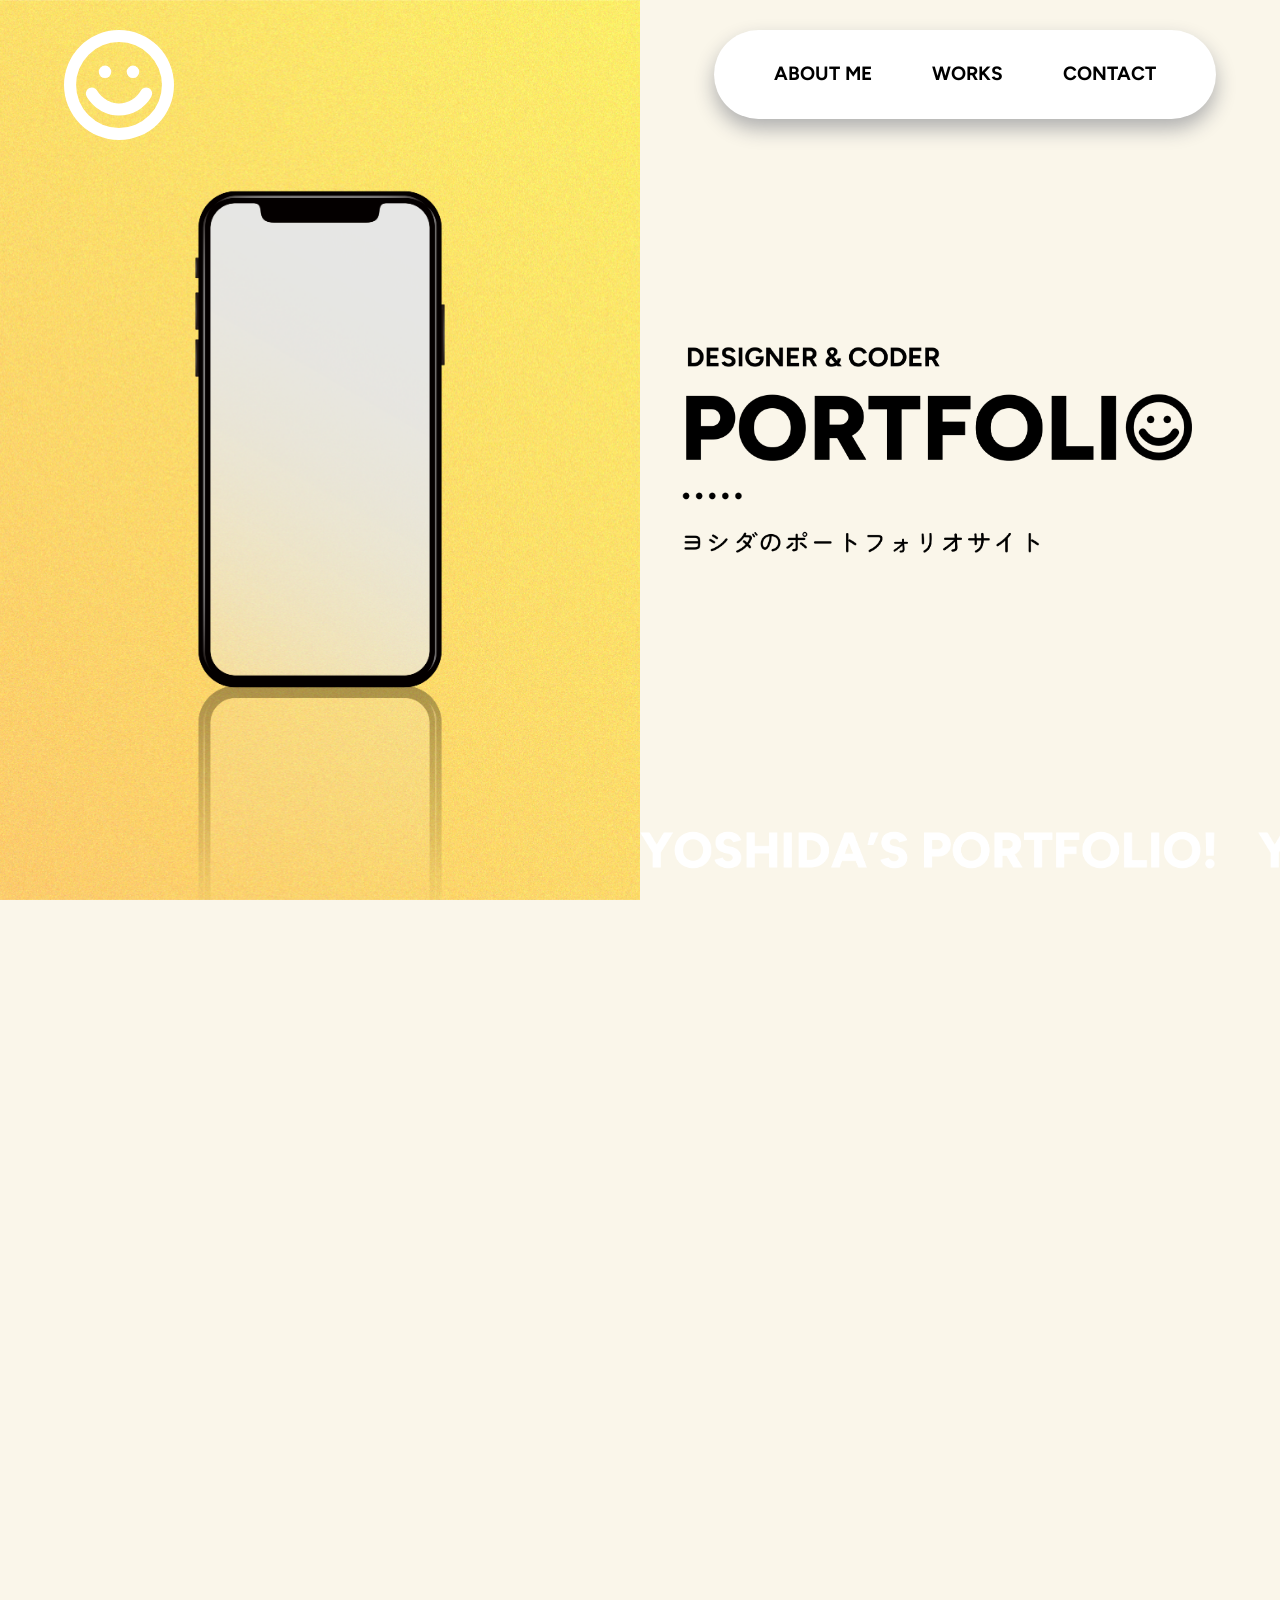
==== commit fa2a9078: "Add files via upload" ====
--- a/index.html
+++ b/index.html
@@ -4,7 +4,8 @@
 <head>
   <meta charset="UTF-8">
   <meta name="viewport" content="width=device-width, initial-scale=1.0">
-  <title>Document</title>
+  <meta name="robots" content="noindex, nofollow">
+  <title>YOSHIDA’S PORTFOLIO!</title>
   <link rel="stylesheet" href="css/sanitize.css">
   <link rel="stylesheet" href="css/style.css">
   <link rel="preconnect" href="https://fonts.googleapis.com">
@@ -96,6 +97,7 @@
                 <img src="images/about.png" alt="">
               </div>
               <div class="txt">
+                <h3 class="name">吉田　菫<br><span>YOSHIDA SUMIRE</span></h3>
                 <p>Webデザイナー兼コーダー。<br class="pc">
                   ユーザーにとって分かりやすく、使いやすいデザインと、<br class="pc">
                   再現性の高いフロントエンド実装を強みとしています。</p>
@@ -127,11 +129,116 @@
       <div class="work_wrap">
         <div class="item">
           <div class="img">
+            <img src="images/work/work00.jpg" alt="">
+          </div>
+          <div class="txt">
+            <h3>大型イベント関連ポスター</h3>
+            <p>スポーツ商品を販売する会社のイベント告知ポスターのデザインを担当いたしました。</p>
+          </div>
+          <a href="#" class="more-btn js-modal-open" data-modal="work00">
+            <span class="more-btn__circle">
+              <span class="more-btn__arrow"></span>
+            </span>
+            <span class="more-btn__text">詳しくはこちら</span>
+          </a>
+        </div>
+        <div class="item">
+          <div class="img">
+            <img src="images/work/work11.jpg" alt="">
+          </div>
+          <div class="txt">
+            <h3>セミナー案内 チラシ</h3>
+            <p>神戸市内で開催されるセミナーの案内に使用するチラシのデザインを行いました。</p>
+          </div>
+          <a href="#" class="more-btn js-modal-open" data-modal="work11">
+            <span class="more-btn__circle">
+              <span class="more-btn__arrow"></span>
+            </span>
+            <span class="more-btn__text">詳しくはこちら</span>
+          </a>
+        </div>
+        <div class="item">
+          <div class="img">
+            <img src="images/work/work10_1.jpg" alt="">
+          </div>
+          <div class="txt">
+            <h3>観光関連団体 制作物</h3>
+            <p>神戸市の観光案内用のInstagram画像の作成を行いました。</p>
+          </div>
+          <a href="#" class="more-btn js-modal-open" data-modal="work10">
+            <span class="more-btn__circle">
+              <span class="more-btn__arrow"></span>
+            </span>
+            <span class="more-btn__text">詳しくはこちら</span>
+          </a>
+        </div>
+        <div class="item">
+          <div class="img">
+            <img src="images/work/work12_1.jpg" alt="">
+          </div>
+          <div class="txt">
+            <h3>飲食店のポスター・SNS用画像・<br>メニューデザイン</h3>
+            <p>神戸市のパンやドーナツを販売するお店のポスター・Instagram用画像・メニューのデザインを作成いたしました。</p>
+          </div>
+          <a href="#" class="more-btn js-modal-open" data-modal="work12">
+            <span class="more-btn__circle">
+              <span class="more-btn__arrow"></span>
+            </span>
+            <span class="more-btn__text">詳しくはこちら</span>
+          </a>
+        </div>
+        <div class="item">
+          <div class="img">
+            <img src="images/work/work09.png" alt="">
+          </div>
+          <div class="txt">
+            <h3>医療関係 WEBサイト</h3>
+            <p>兵庫県の医療関係の会社のWEBサイトデザインを行いました。</p>
+          </div>
+          <a href="#" class="more-btn js-modal-open" data-modal="work09">
+            <span class="more-btn__circle">
+              <span class="more-btn__arrow"></span>
+            </span>
+            <span class="more-btn__text">詳しくはこちら</span>
+          </a>
+        </div>
+        <div class="item">
+          <div class="img">
+            <img src="images/work/work07.png" alt="">
+          </div>
+          <div class="txt">
+            <h3>公共交通関連団体 WEBサイト</h3>
+            <p>兵庫県の公共交通団体のサイトデザイン・コーディング・WordPress化を行いました。</p>
+          </div>
+          <a href="#" class="more-btn js-modal-open" data-modal="work07">
+            <span class="more-btn__circle">
+              <span class="more-btn__arrow"></span>
+            </span>
+            <span class="more-btn__text">詳しくはこちら</span>
+          </a>
+        </div>
+        <div class="item">
+          <div class="img">
+            <img src="images/work/work08.png" alt="">
+          </div>
+          <div class="txt">
+            <h3>製造業関連企業 LPサイト</h3>
+            <p>金網製品の訴求を行うLPサイトを作成いたしました。</p>
+          </div>
+          <a href="#" class="more-btn js-modal-open" data-modal="work08">
+            <span class="more-btn__circle">
+              <span class="more-btn__arrow"></span>
+            </span>
+            <span class="more-btn__text">詳しくはこちら</span>
+          </a>
+        </div>
+        <div class="item">
+          <div class="img">
             <img src="images/work/work01.webp" alt="">
           </div>
           <div class="txt">
-            <h3>株式会社アライン 様</h3>
-            <p>イベント・ライブ・コンサートの運営を行う株式会社アライン様のウェブサイトです。</p>
+            <h3>イベント運営会社 WEBサイト</h3>
+            <p>イベントやライブ、コンサートの運営を行う会社のWEBサイトをデザイン・コーディングいたしました。</p>
           </div>
           <a href="#" class="more-btn js-modal-open" data-modal="work01">
             <span class="more-btn__circle">
@@ -155,7 +262,7 @@
             <span class="more-btn__text">詳しくはこちら</span>
           </a>
         </div>
-        <div class="item">
+        <!-- <div class="item">
           <div class="img insta">
             <img src="images/work/work03.webp" alt="">
           </div>
@@ -169,8 +276,8 @@
             </span>
             <span class="more-btn__text">詳しくはこちら</span>
           </a>
-        </div>
-        <div class="item">
+        </div> -->
+        <!-- <div class="item">
           <div class="img insta">
             <img src="images/work/work04.webp" alt="">
           </div>
@@ -200,7 +307,7 @@
             </span>
             <span class="more-btn__text">詳しくはこちら</span>
           </a>
-        </div>
+        </div> -->
       </div>
       <!-- <div class="button">
         <a href="#" class="more-btn">
@@ -224,11 +331,10 @@
       </div>
 
       <div class="modal__txt">
-        <h3>株式会社アライン 様</h3>
-        <p>
-          イベント・ライブ・コンサートの運営を行う株式会社アライン様のウェブサイトです。<br>
-          サイトデザイン作成・サイトコーディングを行いました。<br>
-          スタッフの活力と明るさをデザインで表現しました。
+        <h3>イベント運営会社 WEBサイト</h3>
+        <p>
+          イベントやライブ、コンサートの運営を行う会社のWEBサイトをデザイン・コーディングいたしました。<br>
+          若いスタッフが多く集うイメージを、スタイリッシュかつカラフルなモチーフで再現いたしました。
         </p>
 
         <dl>
@@ -237,9 +343,11 @@
 
           <dt>使用ツール</dt>
           <dd>Photoshop / Illustrator / Adobe XD / VS Code</dd>
-
-        </dl>
-        <a href="jirei/index.html" target="_blank" class="more-btn">
+          <dt>使用技術</dt>
+          <dd>HTML / CSS / JavaScript</dd>
+
+        </dl>
+        <a href="http://align-event.com" target="_blank" class="more-btn">
           <span class="more-btn__circle">
             <span class="more-btn__arrow"></span>
           </span>
@@ -271,6 +379,8 @@
 
           <dt>使用ツール</dt>
           <dd>Photoshop / Illustrator / Adobe XD / VS Code</dd>
+          <dt>使用技術</dt>
+          <dd>HTML / CSS / JavaScript</dd>
 
         </dl>
         <a href="jirei02/index.html" target="_blank" class="more-btn">
@@ -376,6 +486,273 @@
 
           <dt>使用ツール</dt>
           <dd>Illustrator</dd>
+
+        </dl>
+        <!-- <a href="#" class="more-btn js-modal-open" data-modal="work02">
+          <span class="more-btn__circle">
+            <span class="more-btn__arrow"></span>
+          </span>
+          <span class="more-btn__text">サイトはこちら</span>
+        </a> -->
+      </div>
+    </div>
+  </div>
+
+  <div class="modal js-modal" data-modal="work07">
+    <div class="modal__bg js-modal-close"></div>
+
+    <div class="modal__content">
+      <button class="modal__close js-modal-close" type="button" aria-label="閉じる">×</button>
+
+      <div class="modal__img">
+        <img src="images/work/work07.png" alt="">
+      </div>
+
+      <div class="modal__txt">
+        <h3>公共交通関連団体 WEBサイト</h3>
+        <p>
+          兵庫県の公共交通団体のサイトデザイン・コーディング・WordPress化を行いました。<br>
+          県民の皆様から親しまれるように、柔らかいフラットなイラストをモチーフに利用しています。<br>バス・人物のイラストはPhotoshopとIllustratorを用いて作成しています。<br>
+          また、TOP画面の背景には季節ごとに変わるアニメーションを追加しています。
+        </p>
+
+        <dl>
+          <dt>担当範囲</dt>
+          <dd>デザイン / コーディング / WordPress構築</dd>
+
+          <dt>使用ツール</dt>
+          <dd>Photoshop / Illustrator / Adobe XD / VS Code</dd>
+          <dt>使用技術</dt>
+          <dd>HTML / CSS / JavaScript / WordPress</dd>
+
+        </dl>
+        <a href="https://www.hyogobus.or.jp/" target="_blank" class="more-btn">
+          <span class="more-btn__circle">
+            <span class="more-btn__arrow"></span>
+          </span>
+          <span class="more-btn__text">サイトはこちら</span>
+        </a>
+      </div>
+    </div>
+  </div>
+  <div class="modal js-modal" data-modal="work08">
+    <div class="modal__bg js-modal-close"></div>
+
+    <div class="modal__content">
+      <button class="modal__close js-modal-close" type="button" aria-label="閉じる">×</button>
+
+      <div class="modal__img">
+        <img src="images/work/work08.png" alt="">
+      </div>
+
+      <div class="modal__txt">
+        <h3>製造業関連企業 LPサイト</h3>
+        <p>
+          金網製品の訴求を行うLPサイトを作成いたしました。<br>
+          金属的なクールなイメージをデザインおよびアニメーションに取り入れています。<br>
+          タイトルのロゴはグリッチアニメーションとなっており一定時間ごとにノイズが走ります。
+        </p>
+
+        <dl>
+          <dt>担当範囲</dt>
+          <dd>デザイン / コーディング / WordPress構築</dd>
+
+          <dt>使用ツール</dt>
+          <dd>Photoshop / Illustrator / Adobe XD / VS Code</dd>
+          <dt>使用技術</dt>
+          <dd>HTML / CSS / JavaScript / WordPress</dd>
+
+        </dl>
+        <a href="https://www.expandmetal.net/" target="_blank" class="more-btn">
+          <span class="more-btn__circle">
+            <span class="more-btn__arrow"></span>
+          </span>
+          <span class="more-btn__text">サイトはこちら</span>
+        </a>
+      </div>
+    </div>
+  </div>
+  <div class="modal js-modal" data-modal="work09">
+    <div class="modal__bg js-modal-close"></div>
+
+    <div class="modal__content">
+      <button class="modal__close js-modal-close" type="button" aria-label="閉じる">×</button>
+
+      <div class="modal__img">
+        <img src="images/work/work09.png" alt="">
+      </div>
+
+      <div class="modal__txt">
+        <h3>医療関係 WEBサイト</h3>
+        <p>
+          兵庫県の医療関係の会社のWEBサイトデザインを行いました。<br>
+          清潔感や近未来感を背景のアニメーションや色合いで表現しています。
+        </p>
+
+        <dl>
+          <dt>担当範囲</dt>
+          <dd>デザイン</dd>
+
+          <dt>使用ツール</dt>
+          <dd>Photoshop / Illustrator / Adobe XD</dd>
+
+        </dl>
+        <a href="https://hibms-hyogo.co.jp/" target="_blank" class="more-btn">
+          <span class="more-btn__circle">
+            <span class="more-btn__arrow"></span>
+          </span>
+          <span class="more-btn__text">サイトはこちら</span>
+        </a>
+      </div>
+    </div>
+  </div>
+  <div class="modal js-modal" data-modal="work00">
+    <div class="modal__bg js-modal-close"></div>
+
+    <div class="modal__content">
+      <button class="modal__close js-modal-close" type="button" aria-label="閉じる">×</button>
+
+      <div class="modal__img insta">
+        <img src="images/work/work00.jpg" alt="">
+      </div>
+
+      <div class="modal__txt">
+        <h3>大型イベント関連ポスター</h3>
+        <p>
+          スポーツ商品を販売する会社のイベント告知ポスターのデザインを担当いたしました。<br>
+          SDGsをテーマとしたイベントのため、全体的に緑色を基調とした優しい色味のデザインに仕上げました。<br>
+          また、著名人の方が複数名参加されるため、写真の配置を工夫し、より目立つようにレイアウトしました。
+        </p>
+
+        <dl>
+          <dt>担当範囲</dt>
+          <dd>ポスターデザイン</dd>
+
+          <dt>使用ツール</dt>
+          <dd>Illustrator / Photoshop</dd>
+
+        </dl>
+        <!-- <a href="#" class="more-btn js-modal-open" data-modal="work02">
+          <span class="more-btn__circle">
+            <span class="more-btn__arrow"></span>
+          </span>
+          <span class="more-btn__text">サイトはこちら</span>
+        </a> -->
+      </div>
+    </div>
+  </div>
+  <div class="modal js-modal" data-modal="work11">
+    <div class="modal__bg js-modal-close"></div>
+
+    <div class="modal__content">
+      <button class="modal__close js-modal-close" type="button" aria-label="閉じる">×</button>
+
+      <div class="modal__img insta">
+        <img src="images/work/work11.jpg" alt="">
+      </div>
+
+      <div class="modal__txt">
+        <h3>セミナー案内 チラシ</h3>
+        <p>
+          神戸市内で開催されるセミナーの案内に使用するチラシのデザインを行いました。<br>
+          歴史を重んじる内容のセミナーのため、シックかつインパクトのあるレイアウトに仕上げました。<br>
+          文字の可読性を高めるため、行間や文字の間隔に留意しながらデザイン制作を進めました。
+        </p>
+
+        <dl>
+          <dt>担当範囲</dt>
+          <dd>チラシデザイン</dd>
+
+          <dt>使用ツール</dt>
+          <dd>Illustrator / Photoshop</dd>
+
+        </dl>
+        <!-- <a href="#" class="more-btn js-modal-open" data-modal="work02">
+          <span class="more-btn__circle">
+            <span class="more-btn__arrow"></span>
+          </span>
+          <span class="more-btn__text">サイトはこちら</span>
+        </a> -->
+      </div>
+    </div>
+  </div>
+  <div class="modal js-modal" data-modal="work10">
+    <div class="modal__bg js-modal-close"></div>
+
+    <div class="modal__content">
+      <button class="modal__close js-modal-close" type="button" aria-label="閉じる">×</button>
+      <div class="modal__img insta modal-slider js-modal-slider"
+        data-images="images/work/work10_1.jpg,images/work/work10_2.jpg,images/work/work10_3.jpg,images/work/work10_4.jpg">
+        <img src="images/work/work10_1.jpg" alt="観光関連団体 制作物 1枚目" class="js-slide-img">
+
+        <button class="modal-slider__btn modal-slider__btn--prev js-slide-prev" type="button"
+          aria-label="前の画像">‹</button>
+        <button class="modal-slider__btn modal-slider__btn--next js-slide-next" type="button"
+          aria-label="次の画像">›</button>
+
+        <div class="modal-slider__count">
+          <span class="js-slide-current">1</span> / <span class="js-slide-total">4</span>
+        </div>
+      </div>
+
+      <div class="modal__txt">
+        <h3>観光関連団体 制作物</h3>
+        <p>
+          神戸市の観光案内用のInstagram画像の作成を行いました。<br>
+          各トピックごとに見合ったデザイン（例えば夏祭りのトピックでは夏の夜の賑やかさと和風の落ち着きを両立したデザインに仕上げています）、レイアウトを心がけています。<br>
+          また、各写真はスマートフォンや一眼レフで撮影したものをPhotoshopで調整しています。雰囲気を存分に生かせるよう、写真ごとに異なる調整をしています。
+        </p>
+
+        <dl>
+          <dt>担当範囲</dt>
+          <dd>Instagram用画像デザイン</dd>
+
+          <dt>使用ツール</dt>
+          <dd>Illustrator / Photoshop</dd>
+
+        </dl>
+        <!-- <a href="#" class="more-btn js-modal-open" data-modal="work02">
+          <span class="more-btn__circle">
+            <span class="more-btn__arrow"></span>
+          </span>
+          <span class="more-btn__text">サイトはこちら</span>
+        </a> -->
+      </div>
+    </div>
+  </div>
+  <div class="modal js-modal" data-modal="work12">
+    <div class="modal__bg js-modal-close"></div>
+
+    <div class="modal__content">
+      <button class="modal__close js-modal-close" type="button" aria-label="閉じる">×</button>
+      <div class="modal__img insta modal-slider js-modal-slider"
+        data-images="images/work/work12_1.jpg,images/work/work12_2.jpg,images/work/work12_3.webp,images/work/work12_4.webp">
+        <img src="images/work/work10_1.jpg" alt="観光関連団体 制作物 1枚目" class="js-slide-img">
+
+        <button class="modal-slider__btn modal-slider__btn--prev js-slide-prev" type="button"
+          aria-label="前の画像">‹</button>
+        <button class="modal-slider__btn modal-slider__btn--next js-slide-next" type="button"
+          aria-label="次の画像">›</button>
+
+        <div class="modal-slider__count">
+          <span class="js-slide-current">1</span> / <span class="js-slide-total">4</span>
+        </div>
+      </div>
+
+      <div class="modal__txt">
+        <h3>飲食店のポスター・SNS用画像・メニューデザイン</h3>
+        <p>
+          神戸市のパンやドーナツを販売するお店のポスター・Instagram用画像・メニューのデザインを作成いたしました。<br>
+          ドーナツの甘さや柔らかさ、優しいイメージをデザインで表現しています。<br>
+          メニューについては、商品の画像が一目でわかるようにシンプルなデザインに仕上げています。<br>
+          写真に関しては、商品の色味やシズル感を損なわないように調整を行いました。
+
+        <dl>
+          <dt>担当範囲</dt>
+          <dd>ポスター・SNS用画像・メニュー画像デザイン</dd>
+
+          <dt>使用ツール</dt>
+          <dd>Illustrator / Photoshop</dd>
 
         </dl>
         <!-- <a href="#" class="more-btn js-modal-open" data-modal="work02">
@@ -482,6 +859,7 @@
   <script src="js/frame.js"></script>
   <script src="js/menu.js"></script>
   <script src="js/modal.js"></script>
+  <script src="js/insta.js"></script>
 </body>
 
 </html>
--- a/css/style.css
+++ b/css/style.css
@@ -642,6 +642,11 @@
   font-family: "Figtree", "Noto Sans JP", sans-serif;
   font-weight: bold;
 }
+@media (max-width: 768px) {
+  section h2 span {
+    font-size: 2.2em;
+  }
+}
 @media (max-width: 1024px) {
   section h2 {
     font-size: 20px;
@@ -677,7 +682,7 @@
 }
 section#about .about_wrap .img {
   width: 30%;
-  margin: 40px auto;
+  margin: 20px auto;
 }
 @media (max-width: 1024px) {
   section#about .about_wrap .img {
@@ -708,6 +713,20 @@
 @media (max-width: 768px) {
   section#about .about_wrap .txt h3 {
     font-size: 1em;
+  }
+}
+section#about .about_wrap .txt h3.name {
+  font-size: 1.6em;
+  margin: 0 0 0 0;
+  background-color: white;
+  color: #000;
+}
+section#about .about_wrap .txt h3.name span {
+  font-size: 0.8em;
+}
+@media (max-width: 768px) {
+  section#about .about_wrap .txt h3.name {
+    font-size: 1.2em;
   }
 }
 section.bottom {
@@ -1013,6 +1032,8 @@
 }
 .modal__img.insta {
   aspect-ratio: inherit;
+  width: 60%;
+  margin: 0 auto 30px;
 }
 .modal__img img {
   width: 100%;
@@ -1214,4 +1235,50 @@
     padding: 22px 14px;
     border-radius: 20px;
   }
+}
+.modal-slider {
+  position: relative;
+  cursor: pointer;
+}
+
+.modal-slider img {
+  display: block;
+  width: 100%;
+  height: auto;
+}
+
+.modal-slider__btn {
+  position: absolute;
+  top: 50%;
+  transform: translateY(-50%);
+  width: 38px;
+  height: 38px;
+  border: none;
+  border-radius: 50%;
+  background: rgba(0, 0, 0, 0.45);
+  color: #fff;
+  font-size: 28px;
+  line-height: 1;
+  cursor: pointer;
+  z-index: 2;
+}
+
+.modal-slider__btn--prev {
+  left: 12px;
+}
+
+.modal-slider__btn--next {
+  right: 12px;
+}
+
+.modal-slider__count {
+  position: absolute;
+  right: 12px;
+  bottom: 12px;
+  padding: 4px 10px;
+  border-radius: 999px;
+  background: rgba(0, 0, 0, 0.55);
+  color: #fff;
+  font-size: 12px;
+  z-index: 2;
 }/*# sourceMappingURL=style.css.map */
